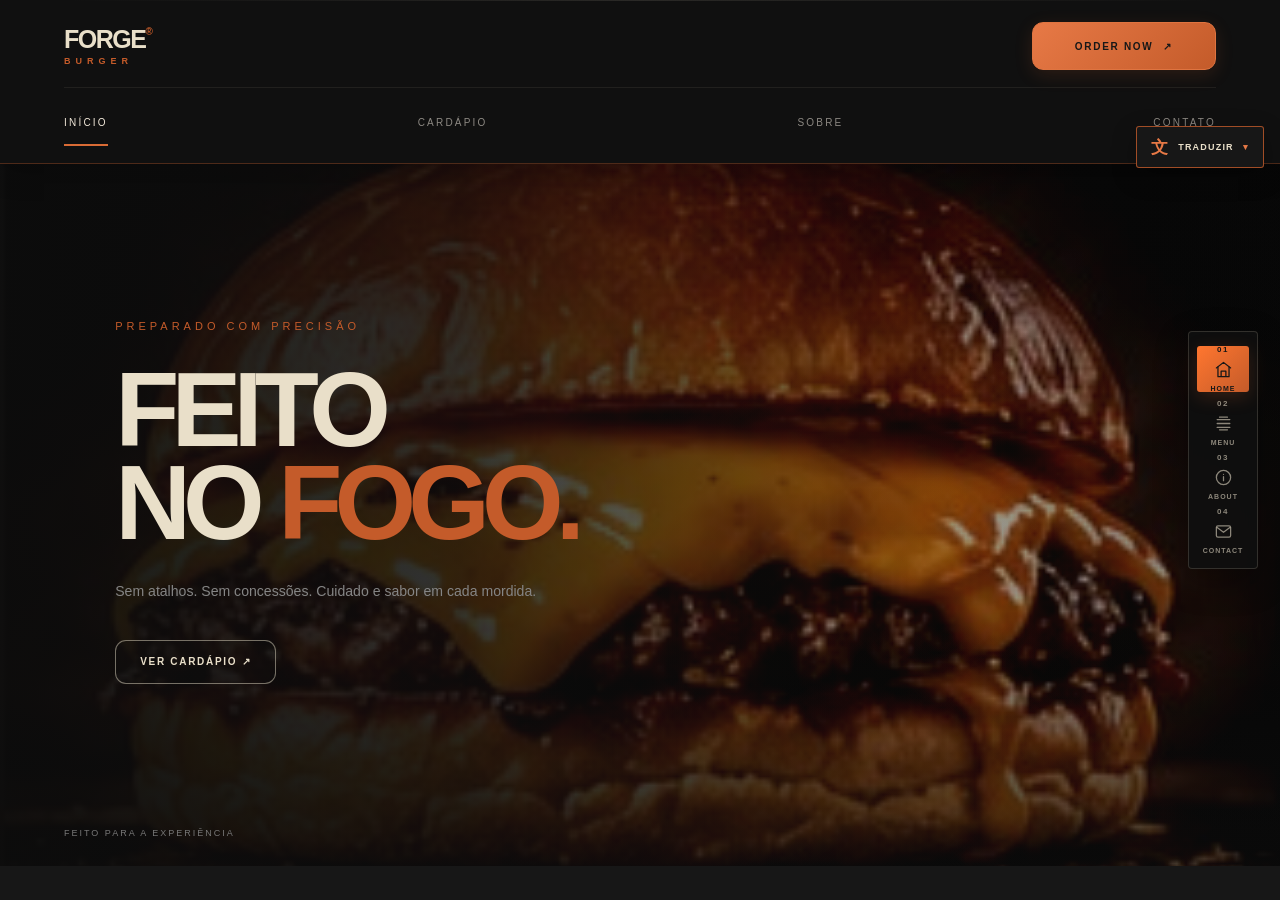
==== index.html @ e114aef1 "Traduzir site e reformular página Sobre" ====
<!DOCTYPE html>
<html lang="pt-BR">
<head>
    <meta charset="UTF-8">
    <meta name="viewport" content="width=device-width, initial-scale=1.0">
    <meta name="theme-color" content="#171717">
    <meta name="description" content="Hambúrgueres FORGE: conheça nossa proposta, o cardápio e faça seu pedido.">
<title>FORGE BURGER — Feito com precisão</title>
    <link rel="stylesheet" href="css/style.css?v=20261124d">
    <link rel="stylesheet" href="css/responsive.css?v=20261123l">
</head>
<body>

    <header class="header">
        <a href="index.html" class="logo">
            FORGE<span>®</span>
            <small>BURGER</small>
        </a>

        <nav class="nav" aria-label="Navegação principal">
            <a href="index.html" aria-current="page">INÍCIO</a>
            <a href="menu.html">CARDÁPIO</a>
            <a href="about.html">SOBRE</a>
            <a href="contact.html">CONTATO</a>
        </nav>

        <a href="menu.html" class="header-button">
            ORDER NOW <span>↗</span>
        </a>
    </header>

    
    <nav class="page-indicator" aria-label="Navegação entre páginas">
        <a href="index.html" aria-label="INÍCIO" aria-current="page">
            <span class="indicator-number">01</span>
            <span class="indicator-icon"><svg viewBox="0 0 24 24" aria-hidden="true"><path d="m3 10 9-7 9 7"/><path d="M5 9v12h14V9M9 21v-7h6v7"/></svg></span>
            <span class="indicator-label">HOME</span>
        </a>
        <a href="menu.html" aria-label="CARDÁPIO">
            <span class="indicator-number">02</span>
            <span class="indicator-icon"><svg viewBox="0 0 24 24" aria-hidden="true"><path d="M4 7h16M4 12h16M4 17h16"/><path d="M7 4h10M7 20h10"/></svg></span>
            <span class="indicator-label">MENU</span>
        </a>
        <a href="about.html" aria-label="SOBRE">
            <span class="indicator-number">03</span>
            <span class="indicator-icon"><svg viewBox="0 0 24 24" aria-hidden="true"><circle cx="12" cy="12" r="9"/><path d="M12 11v5M12 8h.01"/></svg></span>
            <span class="indicator-label">ABOUT</span>
        </a>
        <a href="contact.html" aria-label="CONTATO">
            <span class="indicator-number">04</span>
            <span class="indicator-icon"><svg viewBox="0 0 24 24" aria-hidden="true"><rect x="3" y="5" width="18" height="14" rx="2"/><path d="m4 7 8 6 8-6"/></svg></span>
            <span class="indicator-label">CONTACT</span>
        </a>
    </nav>

    <main>

        <!-- HERO -->

        <section class="hero" id="home">

            <div class="hero-content">
                <span class="eyebrow">PREPARADO COM PRECISÃO</span>

                <h1>
                    FEITO<br>
                    NO <span>FOGO.</span>
                </h1>

                <p>
                    Sem atalhos. Sem concessões.
                    Cuidado e sabor em cada mordida.
                </p>

                <a href="menu.html" class="hero-button">
                    VER CARDÁPIO ↗
                </a>
            </div>

            <div class="hero-media" aria-hidden="true">
                <video class="hero-video" autoplay muted loop playsinline preload="metadata" poster="images/the-original.jpg">
                    <source src="images/forge-home.mp4" type="video/mp4">
                </video>
            </div>

            <div class="hero-bottom">
                <span>FEITO PARA A EXPERIÊNCIA</span>
            </div>

        </section>

    </main>

    <script src="js/main.js" defer></script>
    <script src="js/translator.js?v=2" defer></script>
</body>
</html>
---- css/style.css ----
:root{--black:#171717;--panel:#1d1d1d;--orange:#c45b2a;--cream:#e9dfc9;--white:#fff;--gray:#858585}
*{margin:0;padding:0;box-sizing:border-box}
html{scroll-behavior:smooth}
body{min-height:100vh;background:var(--black);color:var(--cream);font-family:Arial,Helvetica,sans-serif;overflow-x:hidden}
a{color:inherit;text-decoration:none}
img{display:block;max-width:100%}
::selection{background:var(--orange);color:var(--white)}
.header{position:relative;z-index:30;min-height:90px;padding:0 5%;display:flex;align-items:center;justify-content:space-between;gap:28px;border-bottom:1px solid rgba(233,223,201,.12);background:#171717}
.logo{flex:0 0 auto;font-size:25px;font-weight:900;letter-spacing:-1.5px;line-height:1}
.logo span{color:var(--orange);font-size:10px;vertical-align:top}
.logo small{display:block;margin-top:5px;color:var(--orange);font-size:9px;letter-spacing:5px}
.nav{display:flex;align-items:center;justify-content:center;gap:clamp(16px,3vw,35px)}
.nav a{position:relative;padding:10px 0;color:var(--gray);font-size:10px;letter-spacing:2px;transition:color .25s}
.nav a:hover,.nav a[aria-current=page]{color:var(--cream)}
.nav a:after{position:absolute;content:"";left:0;bottom:3px;width:0;height:1px;background:var(--orange);transition:width .25s}
.nav a:hover:after,.nav a[aria-current=page]:after{width:100%}
.header-button,.hero-button{display:inline-flex;min-height:46px;align-items:center;justify-content:center;gap:10px;padding:0 23px;border:1px solid var(--orange);border-radius:999px;font-size:10px;font-weight:700;letter-spacing:1.4px;transition:background .25s,color .25s,box-shadow .25s,transform .25s}
.header-button{flex:0 0 auto;background:var(--orange);color:var(--black)}
.header-button:hover{background:#df7440;box-shadow:0 8px 22px rgba(196,91,42,.22);transform:translateY(-2px)}
.hero{position:relative;display:flex;min-height:650px;height:calc(100svh - 90px);max-height:850px;align-items:center;overflow:hidden;padding:60px 10% 90px;background:radial-gradient(ellipse at 80% 50%,rgba(196,91,42,.15),transparent 40%),#171717}
.hero-content{position:relative;z-index:2;max-width:100%}
.eyebrow{color:var(--orange);font-size:11px;letter-spacing:4px}
.hero h1{margin:30px 0;font-size:clamp(64px,10.5vw,142px);font-weight:900;line-height:.88;letter-spacing:-.075em;overflow-wrap:normal}
.hero h1 span{color:var(--orange)}
.hero-content p{max-width:540px;margin-bottom:35px;color:var(--gray);font-size:14px;line-height:1.8}
.hero-button{background:rgba(196,91,42,.06);color:var(--cream)}
.hero-button:hover{background:var(--orange);color:var(--white);box-shadow:0 0 24px rgba(196,91,42,.3);transform:translateY(-2px)}
.hero-bottom{position:absolute;right:5%;bottom:28px;left:5%;display:flex;justify-content:space-between;gap:20px;color:#777;font-size:9px;letter-spacing:2px}
.forge-page-hero .hero-content{width:100%;max-width:1000px}
.forge-page-hero h1{max-width:100%;font-size:clamp(58px,9vw,122px)}
/* Menu */
.menu-section{min-height:calc(100vh - 90px);padding:100px 10%;background:var(--panel)}
.menu-heading{margin-bottom:58px}
.menu-heading h1{margin:25px 0;font-size:clamp(55px,8vw,100px);font-weight:900;line-height:.9;letter-spacing:-.065em}
.menu-heading h1 span{color:var(--orange)}
.menu-heading p{margin-top:20px;color:var(--gray);font-size:14px}
.menu-grid{display:grid;grid-template-columns:repeat(2,minmax(0,1fr));gap:1px;border:1px solid rgba(233,223,201,.15);background:rgba(233,223,201,.15)}
.menu-card{position:relative;min-width:0;overflow:hidden;padding:0 0 30px;background:var(--panel);transition:background .3s}
.menu-card:hover{background:#25211f}
.menu-card img{width:100%;height:260px;object-fit:cover;transition:transform .5s}
.menu-card:hover img{transform:scale(1.035)}
.menu-number{display:block;margin:0 30px 20px;color:var(--orange);font-size:11px;letter-spacing:3px}
.menu-info{padding:0 30px}
.menu-info h2{margin-bottom:12px;color:var(--cream);font-size:22px;letter-spacing:1px}
.menu-info p{max-width:350px;margin-bottom:20px;color:var(--gray);font-size:13px;line-height:1.7}
.menu-info strong{color:var(--orange);font-size:18px;letter-spacing:1px}
.menu-footer{position:relative;min-height:70px;padding:25px 5%;color:#777;font-size:9px;letter-spacing:2px}
/* Numbered page navigation */
.page-indicator{position:fixed;z-index:40;top:50%;right:22px;display:flex;flex-direction:column;align-items:stretch;gap:8px;width:76px;padding:12px 9px;transform:translateY(-50%);border:1px solid rgba(233,223,201,.2);border-radius:22px;background:rgba(18,18,18,.9);-webkit-backdrop-filter:blur(14px);backdrop-filter:blur(14px);box-shadow:0 12px 34px rgba(0,0,0,.3)}
.page-indicator a{display:flex;width:100%;min-height:58px;flex-direction:column;align-items:center;justify-content:center;gap:5px;border-radius:14px;color:rgba(233,223,201,.58);transition:color .25s,background .25s,transform .25s}
.indicator-number{font-size:8px;line-height:1;letter-spacing:1.5px;font-weight:700}
.indicator-icon{display:grid;width:21px;height:21px;place-items:center}
.indicator-icon svg{display:block;width:19px;height:19px;fill:none;stroke:currentColor;stroke-width:1.6;stroke-linecap:round;stroke-linejoin:round}
.indicator-label{font-size:7px;line-height:1;letter-spacing:1px;font-weight:700}
.page-indicator a:hover{color:var(--cream);background:rgba(233,223,201,.08);transform:translateY(-2px)}
.page-indicator a[aria-current=page]{color:#171717;background:var(--orange);box-shadow:0 0 18px rgba(196,91,42,.28)}
.page-indicator a[aria-current=page] .indicator-number,.page-indicator a[aria-current=page] .indicator-label{color:#171717}
body{opacity:1;transition:opacity .2s ease}
body.page-leaving{opacity:0}
a:focus-visible{outline:2px solid var(--orange);outline-offset:4px}
@media(prefers-reduced-motion:reduce){*,*:before,*:after{scroll-behavior:auto!important;animation-duration:.01ms!important;transition-duration:.01ms!important}}


/* Footer alignment and readable separation */
.menu-footer{position:relative;display:flex;align-items:center;justify-content:space-between;gap:18px;flex-wrap:wrap;min-height:82px;padding:25px 5%;color:#858585;font-size:9px;letter-spacing:1.6px}


/* Shopping cart and product actions */
.add-to-cart{display:flex;align-items:center;justify-content:space-between;width:100%;min-height:44px;margin-top:22px;padding:0 15px;border:1px solid rgba(196,91,42,.65);background:transparent;color:var(--cream);font-size:9px;font-weight:700;letter-spacing:1.5px;cursor:pointer;transition:background .2s,color .2s,border-color .2s}
.add-to-cart span{font-size:18px;color:var(--orange)}
.add-to-cart:hover{background:var(--orange);border-color:var(--orange);color:#171717}
.add-to-cart:hover span{color:#171717}
.cart-launcher{position:fixed;z-index:45;right:24px;bottom:24px;display:flex;align-items:center;gap:10px;min-height:54px;padding:0 18px;border:1px solid var(--orange);border-radius:999px;background:var(--orange);color:#171717;font-size:10px;font-weight:900;letter-spacing:1px;cursor:pointer;box-shadow:0 10px 30px rgba(0,0,0,.35)}
.cart-symbol:after{content:" / ORDER"}
.cart-count{display:grid;min-width:22px;height:22px;place-items:center;border-radius:50%;background:#171717;color:var(--cream);font-size:10px}
.cart-count[hidden]{display:none}
.cart-panel{position:fixed;z-index:100;inset:0;visibility:hidden;pointer-events:none}
.cart-panel.is-open{visibility:visible;pointer-events:auto}
.cart-backdrop{position:absolute;inset:0;background:rgba(0,0,0,.68);opacity:0;transition:opacity .25s}
.cart-panel.is-open .cart-backdrop{opacity:1}
.cart-sheet{position:absolute;top:0;right:0;display:flex;width:min(480px,100%);height:100%;height:100dvh;flex-direction:column;padding:clamp(22px,5vw,38px);background:#1b1b1b;border-left:1px solid rgba(233,223,201,.15);transform:translateX(102%);transition:transform .3s ease;overflow-y:auto}
.cart-panel.is-open .cart-sheet{transform:translateX(0)}
.cart-head{display:flex;align-items:flex-start;justify-content:space-between;gap:20px;padding-bottom:26px;border-bottom:1px solid rgba(233,223,201,.15)}
.cart-head h2{margin-top:10px;font-size:clamp(30px,7vw,42px);letter-spacing:-1.8px}
.cart-head h2 span{color:var(--orange)}
.cart-close{width:42px;height:42px;border:1px solid rgba(233,223,201,.25);border-radius:50%;background:transparent;color:var(--cream);font-size:26px;cursor:pointer}
.cart-items{flex:1;padding:12px 0}
.cart-empty{padding:32px 0;color:var(--gray);font-size:13px;line-height:1.7}
.cart-line{display:grid;grid-template-columns:1fr auto;gap:12px;padding:20px 0;border-bottom:1px solid rgba(233,223,201,.1)}
.cart-line-copy{display:flex;flex-direction:column;gap:7px}
.cart-line-copy strong{font-size:13px;letter-spacing:.7px}
.cart-line-copy span{color:var(--gray);font-size:11px}
.cart-controls{display:flex;align-items:center;gap:12px}
.cart-controls button{width:30px;height:30px;border:1px solid rgba(233,223,201,.25);border-radius:50%;background:transparent;color:var(--cream);font-size:18px;cursor:pointer}
.cart-controls span{min-width:12px;text-align:center;font-size:12px}
.cart-line-total{grid-column:1/-1;color:var(--orange);font-size:13px}
.cart-summary{display:flex;justify-content:space-between;gap:15px;padding:22px 0;border-top:1px solid rgba(233,223,201,.18);font-size:10px;letter-spacing:1.5px}
.cart-summary strong{color:var(--orange);font-size:18px;letter-spacing:0}
.cart-note{margin-bottom:18px;color:var(--gray);font-size:11px;line-height:1.6}
.cart-checkout{min-height:52px;border:0;background:#39332f;color:#999;font-size:10px;font-weight:800;letter-spacing:1.4px;cursor:not-allowed}
.cart-toast{position:fixed;z-index:110;right:24px;bottom:92px;max-width:calc(100% - 48px);padding:13px 18px;border:1px solid rgba(196,91,42,.7);background:#1b1b1b;color:var(--cream);font-size:10px;letter-spacing:1px;opacity:0;transform:translateY(8px);pointer-events:none;transition:opacity .2s,transform .2s}
.cart-toast.is-visible{opacity:1;transform:translateY(0)}
body.cart-is-open{overflow:hidden}
@media(max-width:768px){.cart-launcher{right:14px;bottom:78px;min-height:48px;padding:0 15px}.cart-toast{right:14px;bottom:136px}.cart-sheet{width:100%;border-left:0}}


/* Guest checkout form */
.checkout-form{display:grid;gap:14px;padding:26px 0 8px;border-top:1px solid rgba(233,223,201,.15)}
.checkout-form h3{font-size:22px;letter-spacing:-.8px}.checkout-form h3 span{color:var(--orange)}
.checkout-form label{display:grid;gap:7px;color:#aaa;font-size:9px;font-weight:700;letter-spacing:1.2px}
.checkout-form input,.checkout-form select,.checkout-form textarea{width:100%;min-height:44px;padding:12px;border:1px solid rgba(233,223,201,.2);border-radius:0;background:#242424;color:var(--cream);font:inherit;font-size:12px;letter-spacing:0;outline:none}
.checkout-form textarea{resize:vertical}.checkout-form input:focus,.checkout-form select:focus,.checkout-form textarea:focus{border-color:var(--orange)}
.checkout-form [hidden]{display:none!important}
.checkout-message{min-height:18px;color:#f2a17d;font-size:11px;line-height:1.5}
.cart-checkout:enabled{background:var(--orange);color:#171717;cursor:pointer}
.cart-checkout:disabled{opacity:.65;cursor:wait}


/* FORGE custom cursor — vivid orange with high-contrast outline */
:root{
  --forge-cursor: url("data:image/svg+xml,%3Csvg xmlns='http://www.w3.org/2000/svg' width='48' height='56' viewBox='0 0 48 56'%3E%3Cpath d='M5 3 L5 43 L15 33 L23 50 L31 46 L23 29 L39 28 Z' fill='%23ff641f' stroke='%23ffffff' stroke-width='2.8' stroke-linejoin='round'/%3E%3C/svg%3E") 5 3, auto;
  --forge-pointer: url("data:image/svg+xml,%3Csvg xmlns='http://www.w3.org/2000/svg' width='48' height='56' viewBox='0 0 48 56'%3E%3Cpath d='M5 3 L5 43 L15 33 L23 50 L31 46 L23 29 L39 28 Z' fill='%23ff641f' stroke='%23ffffff' stroke-width='2.8' stroke-linejoin='round'/%3E%3C/svg%3E") 5 3, pointer;
}
html,body,body *{cursor:var(--forge-cursor)}
a,button,[role="button"],input[type="submit"],input[type="button"],select,label[for],.add-to-cart,.cart-launcher,.cart-close,.cart-controls button{cursor:var(--forge-pointer)}
@media(hover:none){
  html,body,body *{cursor:auto}
  a,button,[role="button"],input[type="submit"],input[type="button"],select,label[for],.add-to-cart,.cart-launcher,.cart-close,.cart-controls button{cursor:pointer}
}


/* Cinematic HOME video */
.hero{isolation:isolate;background:#101010}
.hero-media{position:absolute;z-index:0;inset:0;overflow:hidden;background:radial-gradient(ellipse at 78% 50%,rgba(196,91,42,.18),transparent 42%),#111}
.hero-video{width:100%;height:100%;object-fit:cover;object-position:center 54%;opacity:.72;filter:saturate(.92) contrast(1.08)}
.hero-media:after{position:absolute;inset:0;content:"";background:linear-gradient(90deg,rgba(12,12,12,.94) 0%,rgba(12,12,12,.78) 36%,rgba(12,12,12,.22) 75%,rgba(12,12,12,.34) 100%),linear-gradient(0deg,rgba(12,12,12,.58),transparent 35%,rgba(12,12,12,.12))}
.hero-content{z-index:2}
.hero-bottom{z-index:2}
@media(prefers-reduced-motion:reduce){.hero-video{display:none}}


/* FORGE visual refinement — sharper calls to action and page rail */
.header-button,.hero-button{
  position:relative;
  min-height:48px;
  padding:0 24px;
  border-radius:2px;
  font-size:10px;
  letter-spacing:1.7px;
  overflow:hidden;
}
.header-button{
  background:var(--orange);
  color:#171717;
  box-shadow:inset 0 0 0 1px rgba(255,255,255,.08);
}
.header-button:hover{
  background:#e16b35;
  box-shadow:0 8px 26px rgba(196,91,42,.24);
  transform:translateY(-2px);
}
.hero-button{
  border-color:rgba(233,223,201,.48);
  background:rgba(18,18,18,.24);
  color:var(--cream);
}
.hero-button:hover{
  border-color:var(--orange);
  background:var(--orange);
  color:#171717;
  box-shadow:0 8px 26px rgba(196,91,42,.22);
  transform:translateY(-2px);
}
.header-button span,.hero-button span{transition:transform .2s ease}
.header-button:hover span,.hero-button:hover span{transform:translate(3px,-2px)}
.page-indicator{
  width:70px;
  padding:14px 8px;
  border-color:rgba(233,223,201,.16);
  border-radius:4px;
  background:rgba(15,15,15,.94);
}
.page-indicator a{
  position:relative;
  min-height:62px;
  border-radius:3px;
}
.page-indicator a[aria-current=page]{
  background:linear-gradient(135deg,#ff762f,var(--orange));
  box-shadow:0 5px 18px rgba(196,91,42,.22);
}
.page-indicator a[aria-current=page] .indicator-icon svg{stroke:#171717}
.page-indicator a:focus-visible,.header-button:focus-visible,.hero-button:focus-visible{
  outline:2px solid #fff;
  outline-offset:3px;
}
@media(max-width:900px){
  .page-indicator{
    width:min(360px,calc(100% - 28px));
    padding:7px 9px;
    border-radius:5px;
  }
  .page-indicator a{min-height:50px;border-radius:3px}
}
@media(max-width:768px){
  .header-button,.hero-button{min-height:44px;padding:0 17px;font-size:9px}
}


/* Menu cards — consistent editorial product presentation */
.menu-grid{gap:1px;border-color:rgba(233,223,201,.12);background:rgba(233,223,201,.12)}
.menu-card{display:flex;flex-direction:column;padding:0 0 26px;background:#1b1b1b}
.menu-card img{
  width:100%;
  height:clamp(240px,28vw,340px);
  object-fit:cover;
  object-position:center;
  background:#111;
}
.menu-card:hover img{transform:scale(1.025)}
.menu-number{
  position:absolute;
  top:16px;
  left:16px;
  z-index:2;
  display:grid;
  width:38px;
  height:38px;
  place-items:center;
  margin:0;
  border:1px solid rgba(233,223,201,.35);
  background:rgba(17,17,17,.82);
  color:var(--cream);
  font-size:10px;
  letter-spacing:1px;
  -webkit-backdrop-filter:blur(8px);
  backdrop-filter:blur(8px);
}
.menu-info{display:flex;flex:1;flex-direction:column;padding:24px 26px 0}
.menu-info h2{font-size:20px;letter-spacing:1.4px}
.menu-info p{min-height:44px;margin-bottom:22px;line-height:1.75}
.menu-info strong{display:block;margin-top:auto;padding-top:17px;border-top:1px solid rgba(233,223,201,.12)}
.add-to-cart{min-height:48px;margin-top:18px;padding:0 16px;border-color:rgba(196,91,42,.55);letter-spacing:1.7px}
.add-to-cart:disabled{border-color:#51463d;background:#282522;color:#777;cursor:not-allowed}
.add-to-cart:disabled span{color:#777}
.menu-card:hover .menu-info h2{color:#fff}
@media(max-width:768px){
  .menu-card img{height:clamp(220px,62vw,310px)}
  .menu-info{padding:20px 18px 0}
  .menu-info p{min-height:0}
}

/* Cart refinements */
.cart-launcher{
  min-height:56px;
  padding:0 20px;
  border:1px solid #e77946;
  border-radius:3px;
  background:linear-gradient(135deg,#e77946,var(--orange));
  box-shadow:0 12px 34px rgba(0,0,0,.42);
  transition:transform .2s,box-shadow .2s;
}
.cart-launcher:hover{transform:translateY(-3px);box-shadow:0 15px 38px rgba(196,91,42,.2)}
.cart-count{background:#171717;color:#fff}
.cart-sheet{border-left:1px solid rgba(233,223,201,.13);background:#191919}
.cart-line{padding:18px 0;border-bottom:1px solid rgba(233,223,201,.12)}
.cart-controls button{transition:background .18s,border-color .18s,color .18s}
.cart-controls button:hover{border-color:var(--orange);background:var(--orange);color:#171717}
.cart-summary{margin-top:8px}
.checkout-form{gap:13px}
.checkout-form input:focus-visible,.checkout-form select:focus-visible,.checkout-form textarea:focus-visible{
  outline:2px solid rgba(196,91,42,.45);
  outline-offset:1px;
}
.cart-checkout:enabled{
  min-height:54px;
  background:var(--orange);
  color:#171717;
  transition:background .2s,transform .2s;
}
.cart-checkout:enabled:hover{background:#e77946;transform:translateY(-1px)}
@media(max-width:768px){
  .cart-launcher{right:14px;bottom:76px;min-height:50px}
}


/* FORGE header — unified premium two-row navigation */
.header{
  display:grid;
  grid-template-columns:minmax(0,1fr) auto;
  grid-template-rows:auto auto;
  align-items:center;
  column-gap:28px;
  row-gap:17px;
  min-height:0;
  padding:22px 5% 17px;
  border:0;
  border-bottom:1px solid rgba(196,91,42,.34);
  background:#101010;
  box-shadow:0 8px 28px rgba(0,0,0,.2);
}
.header:before{
  position:absolute;
  top:0;
  right:5%;
  left:5%;
  height:1px;
  content:"";
  background:linear-gradient(90deg,transparent,rgba(233,223,201,.12),transparent);
}
.header .logo{grid-column:1;grid-row:1;align-self:center}
.header .header-button{grid-column:2;grid-row:1;min-width:184px;min-height:48px}
.header .nav{
  grid-column:1/-1;
  grid-row:2;
  display:flex;
  width:100%;
  justify-content:space-between;
  gap:24px;
  padding-top:14px;
  border-top:1px solid rgba(233,223,201,.075);
}
.header .nav a{
  padding:5px 0 8px;
  color:#8d8983;
  font-size:10px;
  letter-spacing:2.2px;
}
.header .nav a:hover,.header .nav a[aria-current=page]{color:#f0e7d8}
.header .nav a:after{bottom:0;height:2px;background:#d96b35}
.header .header-button{
  border:1px solid #df7440;
  background:linear-gradient(135deg,#e77946,#c45b2a);
  color:#171717;
  box-shadow:0 5px 18px rgba(196,91,42,.16);
}
.header .header-button:hover{background:#ed8450;box-shadow:0 8px 24px rgba(196,91,42,.24)}
@media(max-width:768px){
  .header{
    grid-template-columns:minmax(0,1fr) auto;
    grid-template-rows:auto auto;
    row-gap:12px;
    padding:15px 5% 12px;
    border-bottom-color:rgba(196,91,42,.3);
  }
  .header .nav{
    grid-column:1/-1;
    grid-row:2;
    padding-top:10px;
    border-top-color:rgba(233,223,201,.08);
  }
  .header .header-button{min-width:0;min-height:40px}
}


/* Unified FORGE button language — rounded edges and tactile press feedback */
:root{--forge-button-radius:11px;--forge-button-ease:cubic-bezier(.2,.75,.25,1)}
.header .header-button,.hero-button,.add-to-cart,.cart-launcher,.cart-checkout,
.admin-btn,.track-button,.contact-button,button[type="submit"],input[type="submit"],input[type="button"]{
  border-radius:var(--forge-button-radius);
  transition:background-color .2s var(--forge-button-ease),border-color .2s var(--forge-button-ease),
    color .2s var(--forge-button-ease),box-shadow .2s var(--forge-button-ease),
    transform .16s var(--forge-button-ease),filter .2s var(--forge-button-ease);
  -webkit-tap-highlight-color:transparent;
}
.header .header-button,.hero-button,.add-to-cart,.cart-launcher,.cart-checkout,
.admin-btn,button[type="submit"],input[type="submit"],input[type="button"]{
  overflow:hidden;
}
.header .header-button:active,.hero-button:active,.add-to-cart:active,
.cart-launcher:active,.cart-close:active,.cart-controls button:active,
.cart-checkout:enabled:active,.admin-btn:not(:disabled):active,
button[type="submit"]:not(:disabled):active,input[type="submit"]:not(:disabled):active,
input[type="button"]:not(:disabled):active{
  transform:translateY(1px) scale(.97);
  filter:brightness(.91);
  box-shadow:inset 0 2px 5px rgba(0,0,0,.22);
}
.add-to-cart,.cart-checkout,.admin-btn{border-radius:10px}
.cart-launcher{border-radius:12px}
.cart-close,.cart-controls button{transition:background .18s,border-color .18s,color .18s,transform .16s}
.cart-close:active,.cart-controls button:active{transform:scale(.92)}
.header .header-button:focus-visible,.hero-button:focus-visible,.add-to-cart:focus-visible,
.cart-launcher:focus-visible,.cart-close:focus-visible,.cart-checkout:focus-visible,
.admin-btn:focus-visible,button[type="submit"]:focus-visible,input[type="submit"]:focus-visible{
  outline:2px solid #f2a17d;outline-offset:3px;
}
:disabled{cursor:not-allowed}
@media(prefers-reduced-motion:reduce){
 .header .header-button,.hero-button,.add-to-cart,.cart-launcher,.cart-checkout,.admin-btn,
 button[type="submit"],input[type="submit"],input[type="button"]{transition:none}
}


/* Desktop, ultrawide and television presentation */
@media(min-width:1200px){
  .header{padding-right:clamp(5%,calc((100vw - 1500px)/2),10%);padding-left:clamp(5%,calc((100vw - 1500px)/2),10%)}
  .hero{min-height:680px;height:min(78svh,980px);max-height:980px;padding-right:clamp(9%,calc((100vw - 1500px)/2),15%);padding-left:clamp(9%,calc((100vw - 1500px)/2),15%)}
  .hero-content{max-width:min(58vw,850px)}
  .hero h1{font-size:clamp(100px,8.2vw,154px)}
  .hero-content p{font-size:clamp(14px,1.1vw,18px);max-width:620px}
  .hero-media{inset:0;display:flex;align-items:center;justify-content:center}
  .hero-video{display:block;width:100%;height:100%;object-fit:cover;object-position:center center}
}
@media(min-width:1600px) and (min-aspect-ratio:2/1){
  .hero{height:min(72svh,960px);min-height:640px}
  .hero-video{object-position:center 48%}
}
@media(min-width:1200px) and (max-aspect-ratio:4/3){
  .hero{height:76svh;min-height:640px}
  .hero-video{object-position:58% center}
}
/* Remote-control navigation: visible focus is the TV equivalent of hover */
:where(a,button,input,select,textarea,[tabindex]):focus-visible{
  outline:3px solid #f0783e;
  outline-offset:5px;
  box-shadow:0 0 0 7px rgba(240,120,62,.18),0 0 24px rgba(240,120,62,.28);
}
@media(min-width:1200px){
  .nav a,.page-indicator a,.header-button,.hero-button,.add-to-cart,.cart-launcher{
    min-height:44px;
  }
  .nav a{display:inline-flex;align-items:center}
}


/* Multilingual language switcher */
.forge-translator{position:fixed;z-index:160;top:16px;right:16px;font-family:Arial,Helvetica,sans-serif}.forge-translate-trigger{display:flex;align-items:center;gap:9px;min-height:42px;padding:0 14px;border:1px solid rgba(196,91,42,.8);border-radius:3px;background:#171717;color:#e9dfc9;font-size:9px;font-weight:800;letter-spacing:1.2px;cursor:pointer;box-shadow:0 8px 24px rgba(0,0,0,.3)}.forge-translate-trigger>span:first-child{font-size:17px;color:#e77946}.forge-translate-chevron{color:#e77946}.forge-language-menu{position:absolute;top:50px;right:0;width:min(270px,calc(100vw - 28px));padding:14px;border:1px solid rgba(196,91,42,.45);background:#191919;box-shadow:0 16px 38px rgba(0,0,0,.5)}.forge-language-menu[hidden]{display:none}.forge-language-menu>p{margin:2px 4px 10px;color:#c45b2a;font-size:9px;font-weight:800;letter-spacing:1.7px}.forge-language-options{display:grid;gap:4px}.forge-language-option,.forge-language-reset{display:flex;width:100%;align-items:center;gap:11px;min-height:40px;padding:0 10px;border:1px solid transparent;background:transparent;color:#e9dfc9;text-align:left;font-size:12px;cursor:pointer}.forge-language-option:hover,.forge-language-option:focus-visible,.forge-language-reset:hover{border-color:rgba(196,91,42,.55);background:#26211e;outline:none}.forge-language-flag{width:23px;font-size:17px}.forge-language-reset{margin-top:8px;border-top:1px solid rgba(233,223,201,.13);color:#aaa;font-size:10px}#google_translate_element{position:absolute!important;width:1px!important;height:1px!important;overflow:hidden!important;clip-path:inset(50%)!important}.goog-te-banner-frame,.goog-te-balloon-frame{display:none!important}body{top:0!important}@media(max-width:768px){.forge-translator{top:10px;right:10px}.forge-translate-trigger{min-height:38px;padding:0 10px;font-size:8px}.forge-language-menu{top:45px}}
/* Keep the translator clear of the header controls */
.forge-translator{top:112px;right:16px}
@media(min-width:769px){.forge-translator{top:126px}}


/* MENU — editorial redesign, preserving product/cart hooks */
.menu-section{
  position:relative;
  min-height:calc(100vh - 90px);
  padding:clamp(72px,8vw,116px) clamp(6%,calc((100vw - 1320px)/2),12%) 112px;
  overflow:hidden;
  background:
    radial-gradient(ellipse at 88% 5%,rgba(196,91,42,.105),transparent 30%),
    linear-gradient(180deg,#1b1b1b 0%,#151515 100%);
}
.menu-section:before{
  position:absolute;top:0;left:0;width:100%;height:1px;content:"";
  background:linear-gradient(90deg,transparent,rgba(233,223,201,.18),transparent);
}
.menu-heading{
  display:flex;align-items:flex-end;justify-content:space-between;gap:32px;
  max-width:1320px;margin:0 auto clamp(38px,5vw,66px);
}
.menu-heading-copy{min-width:0}
.menu-heading .eyebrow{font-size:10px;letter-spacing:3.2px}
.menu-heading h1{
  margin:22px 0 18px;color:#f1e8d9;
  font-size:clamp(58px,8.5vw,112px);font-weight:900;line-height:.84;letter-spacing:-.078em;
}
.menu-heading h1 .accent{color:var(--orange)}
.menu-heading p{margin:0;color:#aaa49a;font-size:14px;line-height:1.8;letter-spacing:.15px}
.menu-heading-mark{
  display:flex;flex:0 0 auto;align-items:center;gap:13px;
  margin-bottom:5px;padding:13px 16px;border:1px solid rgba(233,223,201,.18);
  border-radius:10px;background:rgba(255,255,255,.025);
}
.menu-heading-mark-number{color:var(--orange);font-size:34px;font-weight:900;line-height:1;letter-spacing:-2px}
.menu-heading-mark-label{color:#aaa49a;font-size:8px;font-weight:800;line-height:1.5;letter-spacing:1.5px}
.menu-grid{
  display:grid;grid-template-columns:repeat(2,minmax(0,1fr));gap:22px;
  max-width:1320px;margin:0 auto;border:0;background:transparent;
}
.menu-card{
  display:flex;min-width:0;flex-direction:column;overflow:hidden;padding:0;
  border:1px solid rgba(233,223,201,.13);border-radius:14px;
  background:linear-gradient(145deg,#242321 0%,#1b1b1b 72%);
  box-shadow:0 14px 36px rgba(0,0,0,.16);
  transition:transform .3s ease,border-color .3s ease,box-shadow .3s ease,background .3s ease;
}
.menu-card:hover{
  transform:translateY(-5px);border-color:rgba(196,91,42,.52);
  background:linear-gradient(145deg,#292522 0%,#1d1b1a 72%);
  box-shadow:0 22px 48px rgba(0,0,0,.3),0 0 24px rgba(196,91,42,.06);
}
.menu-card img{
  width:100%;height:clamp(230px,27vw,360px);object-fit:cover;
  border-bottom:1px solid rgba(233,223,201,.1);
  transition:transform .65s cubic-bezier(.2,.7,.2,1),filter .4s ease;
}
.menu-card:hover img{transform:scale(1.045);filter:saturate(1.06)}
.menu-number{
  position:absolute;top:17px;left:17px;z-index:2;display:grid;min-width:42px;height:34px;
  place-items:center;margin:0;padding:0 10px;border:1px solid rgba(255,255,255,.2);
  border-radius:7px;background:rgba(16,16,16,.78);color:#f0e7d8;
  font-size:10px;font-weight:800;letter-spacing:1.5px;
  -webkit-backdrop-filter:blur(10px);backdrop-filter:blur(10px);
}
.menu-info{display:flex;flex:1;flex-direction:column;padding:25px 27px 27px}
.menu-info h2{margin:0 0 11px;color:#f0e7d8;font-size:clamp(18px,2vw,23px);font-weight:900;letter-spacing:1.15px}
.menu-info p{max-width:440px;min-height:46px;margin:0 0 20px;color:#aaa49a;font-size:13px;line-height:1.75}
.menu-info strong{
  display:block;margin-top:auto;padding-top:17px;border-top:1px solid rgba(233,223,201,.12);
  color:#e77946;font-size:21px;font-weight:800;letter-spacing:.2px;
}
.add-to-cart{
  min-height:50px;margin-top:17px;padding:0 17px;border:1px solid rgba(196,91,42,.58);
  border-radius:9px;background:rgba(196,91,42,.07);color:#eee3d2;
  font-size:9px;font-weight:800;letter-spacing:1.4px;
}
.add-to-cart span{font-size:20px;color:#e77946}
.add-to-cart:hover{background:#d96b35;border-color:#d96b35;color:#171717}
.add-to-cart:hover span{color:#171717}
.add-to-cart:disabled{border-color:#51463d;background:#282522;color:#777}
.menu-footer{max-width:1320px;margin:0 auto;border-top:1px solid rgba(233,223,201,.1)}
@media(max-width:768px){
  .menu-section{padding:66px 6% 104px}
  .menu-heading{align-items:flex-start;gap:14px;margin-bottom:34px}
  .menu-heading .eyebrow{font-size:8px;letter-spacing:2px}
  .menu-heading h1{margin:19px 0 14px;font-size:clamp(48px,12vw,76px);line-height:.88}
  .menu-heading p{max-width:270px;font-size:12px}
  .menu-heading-mark{gap:8px;margin-top:27px;padding:9px 10px}
  .menu-heading-mark-number{font-size:25px}
  .menu-heading-mark-label{font-size:6px;letter-spacing:1px}
  .menu-grid{grid-template-columns:1fr;gap:17px}
  .menu-card{border-radius:12px}
  .menu-card img{height:clamp(210px,58vw,330px)}
  .menu-number{top:13px;left:13px;min-width:38px;height:30px}
  .menu-info{padding:20px 19px 21px}
  .menu-info h2{font-size:19px}
  .menu-info p{min-height:0;margin-bottom:17px;font-size:12px}
  .menu-info strong{padding-top:14px;font-size:19px}
  .add-to-cart{min-height:48px;margin-top:15px}
}
@media(max-width:380px){
  .menu-heading{gap:8px}
  .menu-heading-mark{padding:8px}
  .menu-heading-mark-number{font-size:22px}
  .menu-heading-mark-label{font-size:5px}
  .menu-heading h1{font-size:clamp(43px,11.5vw,52px)}
}
@media(prefers-reduced-motion:reduce){
  .menu-card,.menu-card img{transition:none}
}
---- css/responsive.css ----
/* FORGE BURGER — responsive system */
@media(max-width:1024px){
  .header{gap:18px;padding-right:4%;padding-left:4%}
  .nav{gap:18px}
  .nav a{font-size:9px;letter-spacing:1.4px}
  .hero{padding-right:9%;padding-left:8%}
  .menu-section{padding-right:7%;padding-left:7%}
}
@media(max-width:900px){
  .page-indicator{top:auto;right:50%;bottom:12px;left:auto;width:min(340px,calc(100% - 28px));padding:7px 9px;transform:translateX(50%);flex-direction:row;justify-content:space-around;gap:4px;border-radius:18px;background:rgba(18,18,18,.96);box-shadow:0 8px 28px rgba(0,0,0,.45)}
  .page-indicator a{min-height:50px;flex:1;gap:3px;border-radius:12px}
  .indicator-number{font-size:7px}.indicator-icon{width:18px;height:18px}.indicator-icon svg{width:17px;height:17px}.indicator-label{font-size:6px;letter-spacing:.5px}
}
@media(max-width:768px){
  .header{min-height:108px;height:auto;padding:13px 5% 11px;display:grid;grid-template-columns:1fr auto;row-gap:12px}
  .logo{font-size:21px}
  .header-button{min-height:39px;padding:0 13px;font-size:8px;white-space:nowrap}
  .nav{grid-column:1/-1;order:3;display:flex;width:100%;justify-content:space-between;gap:8px;padding-top:9px;border-top:1px solid rgba(233,223,201,.09)}
  .nav a{padding:5px 0;font-size:8px;letter-spacing:1px}
  .hero{min-height:590px;height:calc(100svh - 108px);max-height:none;padding:50px 7% 112px;background:radial-gradient(ellipse at 78% 48%,rgba(196,91,42,.2),transparent 48%),linear-gradient(135deg,#171717 0%,#1c1917 55%,#171717 100%)}
  .hero h1{margin:24px 0;font-size:clamp(54px,13vw,88px);letter-spacing:-.07em;line-height:.92}
  .hero-content p{max-width:290px;font-size:13px}
  .forge-page-hero{padding-right:7%;padding-bottom:125px}
  .forge-page-hero h1{max-width:100%;font-size:clamp(42px,9.5vw,72px);letter-spacing:-.065em;line-height:.98;overflow-wrap:anywhere}
  .forge-page-hero .hero-content{max-width:100%;padding-right:0}
  .forge-page-hero .eyebrow{font-size:9px;letter-spacing:3px}
  .hero-bottom{bottom:86px;left:6%;right:6%;font-size:7px;letter-spacing:1.1px}
  .menu-section{padding:72px 6% 88px}
  .menu-heading{margin-bottom:38px}
  .menu-heading h1{font-size:clamp(46px,10vw,72px);letter-spacing:-.06em}
  .menu-grid{grid-template-columns:1fr}
  .menu-card img{height:clamp(190px,48vw,280px)}
  .menu-number{margin:0 18px 16px}
  .menu-info{padding:0 18px}
  .menu-info h2{font-size:19px}
  .menu-info p{font-size:12px}
  .page-indicator{top:auto;right:50%;bottom:12px;left:auto;width:min(340px,calc(100% - 28px));padding:7px 9px;transform:translateX(50%);flex-direction:row;justify-content:space-around;gap:4px;border-radius:18px;background:rgba(18,18,18,.96);box-shadow:0 8px 28px rgba(0,0,0,.45)}
  .page-indicator a{min-height:50px;flex:1;gap:3px;border-radius:12px}
  .indicator-number{font-size:7px}
  .indicator-icon{width:18px;height:18px}
  .indicator-icon svg{width:17px;height:17px}
  .indicator-label{font-size:6px;letter-spacing:.5px}
  .menu-footer{min-height:105px;padding:25px 6% 86px;display:flex;align-items:center;justify-content:space-between;gap:18px;flex-wrap:wrap}
}
@media(max-width:420px){
  .header{padding-right:4%;padding-left:4%}
  .nav a{font-size:7px;letter-spacing:.7px}
  .header-button{padding:0 10px;font-size:7px}
  .hero h1{font-size:clamp(50px,13vw,66px)}
  .forge-page-hero h1{font-size:clamp(37px,10vw,48px)}
  .hero-bottom{gap:10px;font-size:6px;letter-spacing:.7px}
  .page-indicator{width:calc(100% - 24px)}
  .menu-footer{font-size:7px;letter-spacing:1px}
}
@media(prefers-reduced-motion:reduce){
  *,*:before,*:after{scroll-behavior:auto!important;animation-duration:.01ms!important;animation-iteration-count:1!important;transition-duration:.01ms!important}
}


/* Cinematic hero crop on smaller screens */
@media(max-width:768px){
  .hero-media{inset:0}
  .hero-video{object-position:58% center;opacity:.58}
  .hero-media:after{background:linear-gradient(90deg,rgba(12,12,12,.84),rgba(12,12,12,.38)),linear-gradient(0deg,rgba(12,12,12,.62),transparent 55%)}
}


/* Large desktop and TV viewport safeguards */
@media(min-width:1200px){
  .hero-media{inset:0}
  .hero-video{max-width:none;min-width:100%;min-height:100%;object-fit:cover}
}
@media(min-width:1200px) and (max-height:700px){
  .hero{min-height:560px;height:calc(100svh - 90px);padding-top:42px;padding-bottom:76px}
  .hero h1{font-size:clamp(76px,7.5vw,118px);margin:20px 0}
  .hero-bottom{bottom:20px}
}
@media(max-width:768px){
  .hero-video{width:100%;height:100%;object-fit:cover;object-position:center center}
}
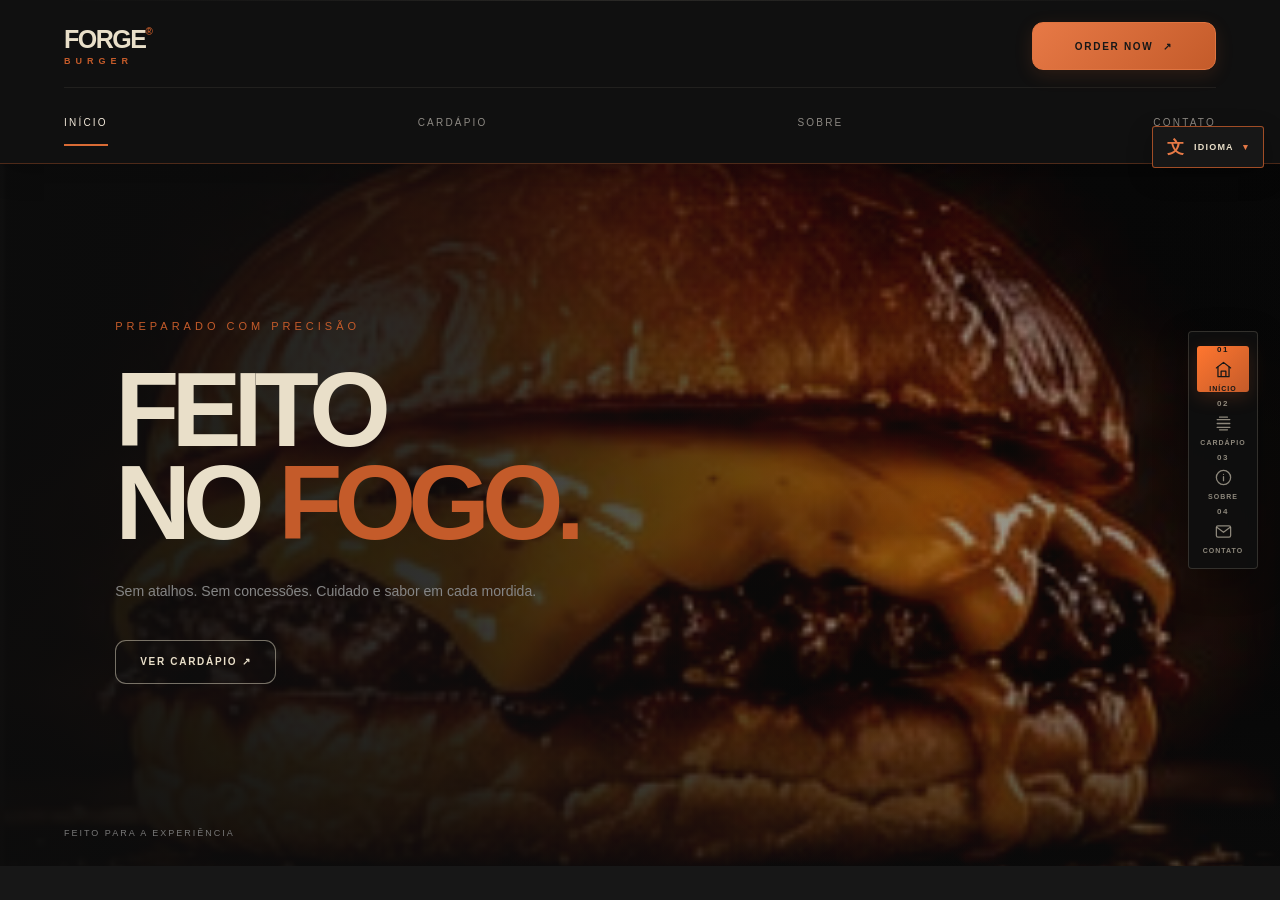
==== commit 60a6f384: "Ajustar últimos textos em português" ====
--- a/index.html
+++ b/index.html
@@ -35,22 +35,22 @@
         <a href="index.html" aria-label="INÍCIO" aria-current="page">
             <span class="indicator-number">01</span>
             <span class="indicator-icon"><svg viewBox="0 0 24 24" aria-hidden="true"><path d="m3 10 9-7 9 7"/><path d="M5 9v12h14V9M9 21v-7h6v7"/></svg></span>
-            <span class="indicator-label">HOME</span>
+            <span class="indicator-label">INÍCIO</span>
         </a>
         <a href="menu.html" aria-label="CARDÁPIO">
             <span class="indicator-number">02</span>
             <span class="indicator-icon"><svg viewBox="0 0 24 24" aria-hidden="true"><path d="M4 7h16M4 12h16M4 17h16"/><path d="M7 4h10M7 20h10"/></svg></span>
-            <span class="indicator-label">MENU</span>
+            <span class="indicator-label">CARDÁPIO</span>
         </a>
         <a href="about.html" aria-label="SOBRE">
             <span class="indicator-number">03</span>
             <span class="indicator-icon"><svg viewBox="0 0 24 24" aria-hidden="true"><circle cx="12" cy="12" r="9"/><path d="M12 11v5M12 8h.01"/></svg></span>
-            <span class="indicator-label">ABOUT</span>
+            <span class="indicator-label">SOBRE</span>
         </a>
         <a href="contact.html" aria-label="CONTATO">
             <span class="indicator-number">04</span>
             <span class="indicator-icon"><svg viewBox="0 0 24 24" aria-hidden="true"><rect x="3" y="5" width="18" height="14" rx="2"/><path d="m4 7 8 6 8-6"/></svg></span>
-            <span class="indicator-label">CONTACT</span>
+            <span class="indicator-label">CONTATO</span>
         </a>
     </nav>
 
--- a/css/style.css
+++ b/css/style.css
@@ -539,3 +539,23 @@
 @media(prefers-reduced-motion:reduce){
   .menu-card,.menu-card img{transition:none}
 }
+
+/* SOBRE — conteúdo institucional */
+.about-hero{min-height:620px}
+.about-details,.contact-details{padding:clamp(64px,8vw,110px) 8%;background:#1d1d1d;color:var(--cream)}
+.about-intro{max-width:850px;margin:0 auto 48px;text-align:center}
+.about-intro h2,.contact-details h2{margin:22px 0;font-size:clamp(34px,6vw,66px);font-weight:900;line-height:.95;letter-spacing:-.065em}
+.about-intro h2 span,.contact-details h2 span,.about-method h2 span{color:var(--orange)}
+.about-intro p,.contact-details p{max-width:720px;margin:0 auto;color:#aaa49a;font-size:14px;line-height:1.9}
+.about-principles{display:grid;grid-template-columns:repeat(3,minmax(0,1fr));gap:16px;max-width:1240px;margin:0 auto}
+.about-principle{min-height:230px;padding:26px;border:1px solid rgba(233,223,201,.15);border-radius:12px;background:linear-gradient(145deg,#252321,#1a1a1a)}
+.about-principle>span{color:var(--orange);font-size:9px;font-weight:800;letter-spacing:2px}
+.about-principle h3{margin:25px 0 12px;font-size:17px;letter-spacing:.5px}
+.about-principle p{color:#aaa49a;font-size:12px;line-height:1.8}
+.about-method{display:grid;grid-template-columns:1fr 1fr;align-items:center;gap:26px;max-width:1240px;margin:70px auto 0;padding:34px;border:1px solid rgba(196,91,42,.35);border-radius:14px;background:radial-gradient(ellipse at 0 0,rgba(196,91,42,.12),transparent 65%),#191919}
+.about-method h2{margin-top:17px;font-size:clamp(35px,5vw,58px);line-height:.9;letter-spacing:-.06em}
+.about-method>p{grid-column:2;color:#aaa49a;font-size:13px;line-height:1.9}
+.about-method .hero-button{grid-column:2;justify-self:start}
+.contact-details{text-align:center;background:#171717}
+.contact-details .hero-button{margin-top:28px}
+@media(max-width:768px){.about-details,.contact-details{padding:64px 6% 84px}.about-intro{margin-bottom:30px}.about-principles{grid-template-columns:1fr;gap:12px}.about-principle{min-height:0;padding:22px}.about-principle h3{margin:16px 0 9px}.about-method{grid-template-columns:1fr;margin-top:34px;padding:24px 20px;gap:20px}.about-method>p,.about-method .hero-button{grid-column:1}.about-method h2{font-size:42px}.about-hero{min-height:650px}}
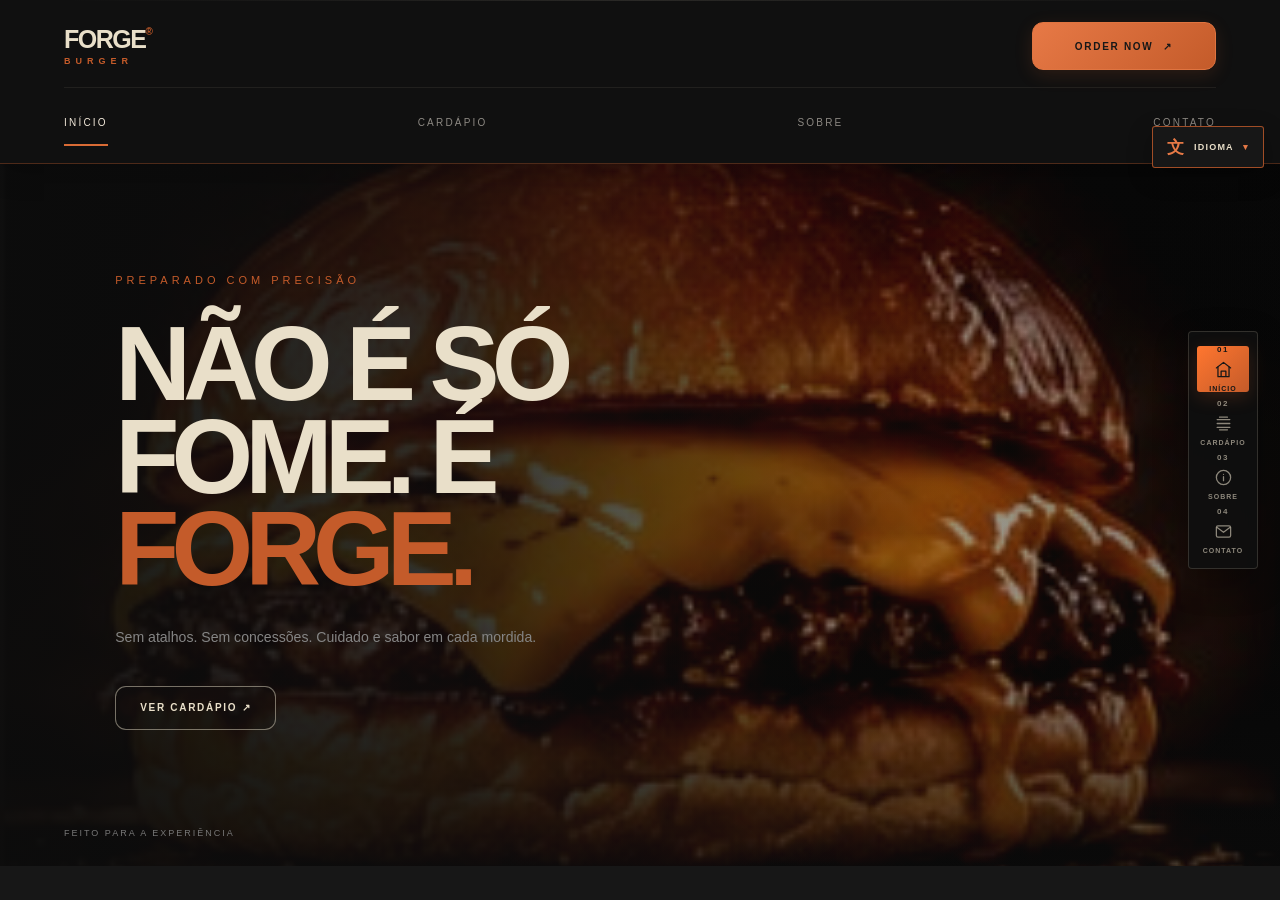
==== commit 26f87884: "Atualiza frase principal da página inicial" ====
--- a/index.html
+++ b/index.html
@@ -6,7 +6,7 @@
     <meta name="viewport" content="width=device-width, initial-scale=1.0">
     <meta name="theme-color" content="#171717">
     <meta name="description" content="Hambúrgueres FORGE: conheça nossa proposta, o cardápio e faça seu pedido.">
-<title>FORGE BURGER — Feito com precisão</title>
+<title>FORGE BURGER — Sabor que marca</title>
     <link rel="stylesheet" href="css/style.css?v=20261124d">
     <link rel="stylesheet" href="css/responsive.css?v=20261123l">
 </head>
@@ -64,8 +64,8 @@
                 <span class="eyebrow">PREPARADO COM PRECISÃO</span>
 
                 <h1>
-                    FEITO<br>
-                    NO <span>FOGO.</span>
+                    NÃO É SÓ<br>
+                    FOME. É <span>FORGE.</span>
                 </h1>
 
                 <p>
--- a/css/style.css
+++ b/css/style.css
@@ -71,7 +71,7 @@
 .add-to-cart:hover{background:var(--orange);border-color:var(--orange);color:#171717}
 .add-to-cart:hover span{color:#171717}
 .cart-launcher{position:fixed;z-index:45;right:24px;bottom:24px;display:flex;align-items:center;gap:10px;min-height:54px;padding:0 18px;border:1px solid var(--orange);border-radius:999px;background:var(--orange);color:#171717;font-size:10px;font-weight:900;letter-spacing:1px;cursor:pointer;box-shadow:0 10px 30px rgba(0,0,0,.35)}
-.cart-symbol:after{content:" / ORDER"}
+.cart-symbol:after{content:" / PEDIDO"}
 .cart-count{display:grid;min-width:22px;height:22px;place-items:center;border-radius:50%;background:#171717;color:var(--cream);font-size:10px}
 .cart-count[hidden]{display:none}
 .cart-panel{position:fixed;z-index:100;inset:0;visibility:hidden;pointer-events:none}
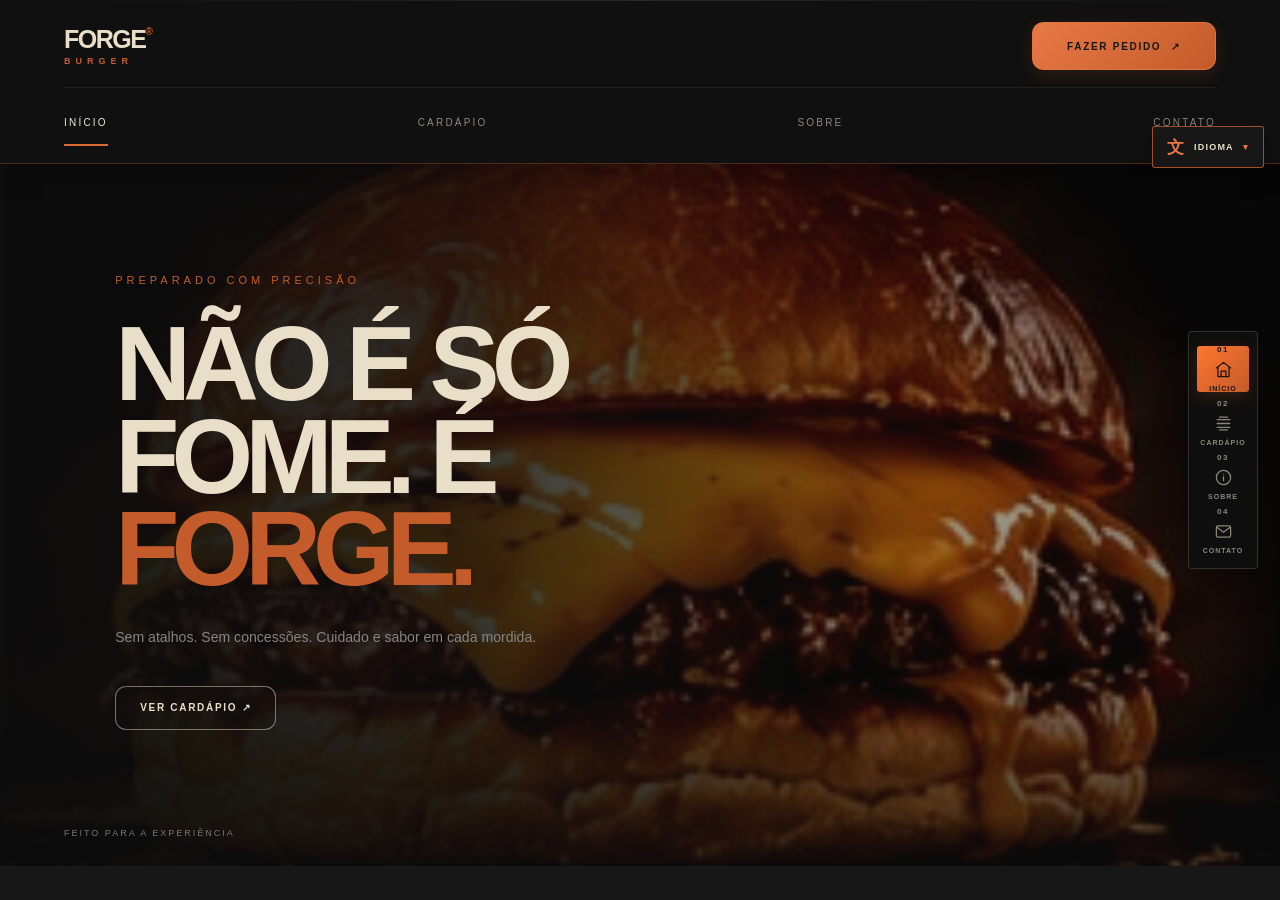
==== commit a36e172c: "Polish FORGE site experience and operational dashboard" ====
--- a/index.html
+++ b/index.html
@@ -7,8 +7,8 @@
     <meta name="theme-color" content="#171717">
     <meta name="description" content="Hambúrgueres FORGE: conheça nossa proposta, o cardápio e faça seu pedido.">
 <title>FORGE BURGER — Sabor que marca</title>
-    <link rel="stylesheet" href="css/style.css?v=20261124d">
-    <link rel="stylesheet" href="css/responsive.css?v=20261123l">
+    <link rel="stylesheet" href="css/style.css?v=20261124h">
+    <link rel="stylesheet" href="css/responsive.css?v=20261124a">
 </head>
 <body>
 
@@ -26,7 +26,7 @@
         </nav>
 
         <a href="menu.html" class="header-button">
-            ORDER NOW <span>↗</span>
+            FAZER PEDIDO <span>↗</span>
         </a>
     </header>
 
@@ -93,6 +93,6 @@
     </main>
 
     <script src="js/main.js" defer></script>
-    <script src="js/translator.js?v=2" defer></script>
+    <script src="js/translator.js?v=3" defer></script>
 </body>
 </html>
--- a/css/style.css
+++ b/css/style.css
@@ -559,3 +559,35 @@
 .contact-details{text-align:center;background:#171717}
 .contact-details .hero-button{margin-top:28px}
 @media(max-width:768px){.about-details,.contact-details{padding:64px 6% 84px}.about-intro{margin-bottom:30px}.about-principles{grid-template-columns:1fr;gap:12px}.about-principle{min-height:0;padding:22px}.about-principle h3{margin:16px 0 9px}.about-method{grid-template-columns:1fr;margin-top:34px;padding:24px 20px;gap:20px}.about-method>p,.about-method .hero-button{grid-column:1}.about-method h2{font-size:42px}.about-hero{min-height:650px}}
+
+
+/* FUNDO CINEMATOGRAFICO — CARDAPIO FORGE */
+.menu-section{position:relative;isolation:isolate}
+.menu-background-video{
+  position:absolute;top:0;left:0;z-index:0;display:block;width:100%;height:560px;
+  object-fit:cover;object-position:center 48%;opacity:.96;
+  filter:saturate(1.12) contrast(1.04);pointer-events:none;
+}
+.menu-section:after{
+  position:absolute;inset:0;z-index:1;content:"";
+  background:linear-gradient(180deg,rgba(12,12,12,.22) 0%,rgba(12,12,12,.34) 35%,rgba(12,12,12,.82) 66%,#151515 88%);
+  pointer-events:none;
+}
+.menu-heading,.menu-grid{position:relative;z-index:2}
+.menu-heading{min-height:330px;align-items:center}
+@media(max-width:768px){
+  .menu-background-video{height:440px;object-position:55% center}
+  .menu-heading{min-height:290px}
+}
+@media(prefers-reduced-motion:reduce){
+  .menu-background-video{display:block}
+}
+
+
+/* CTA oficial de WhatsApp — página de contato */
+.contact-hero .whatsapp-hero-button{background:#25D366;border-color:#25D366;color:#10251a;box-shadow:0 8px 28px rgba(37,211,102,.16);gap:11px}
+.contact-hero .whatsapp-hero-button svg{width:19px;height:19px;fill:currentColor;flex:0 0 auto}
+.contact-hero .whatsapp-hero-button .whatsapp-arrow{font-size:15px;transition:transform .2s ease}
+.contact-hero .whatsapp-hero-button:hover{background:#1fbd5a;border-color:#1fbd5a;color:#07190e;box-shadow:0 10px 30px rgba(37,211,102,.28);transform:translateY(-2px)}
+.contact-hero .whatsapp-hero-button:hover .whatsapp-arrow{transform:translate(3px,-2px)}
+.contact-hero .whatsapp-hero-button:focus-visible{outline:2px solid #fff;outline-offset:4px}
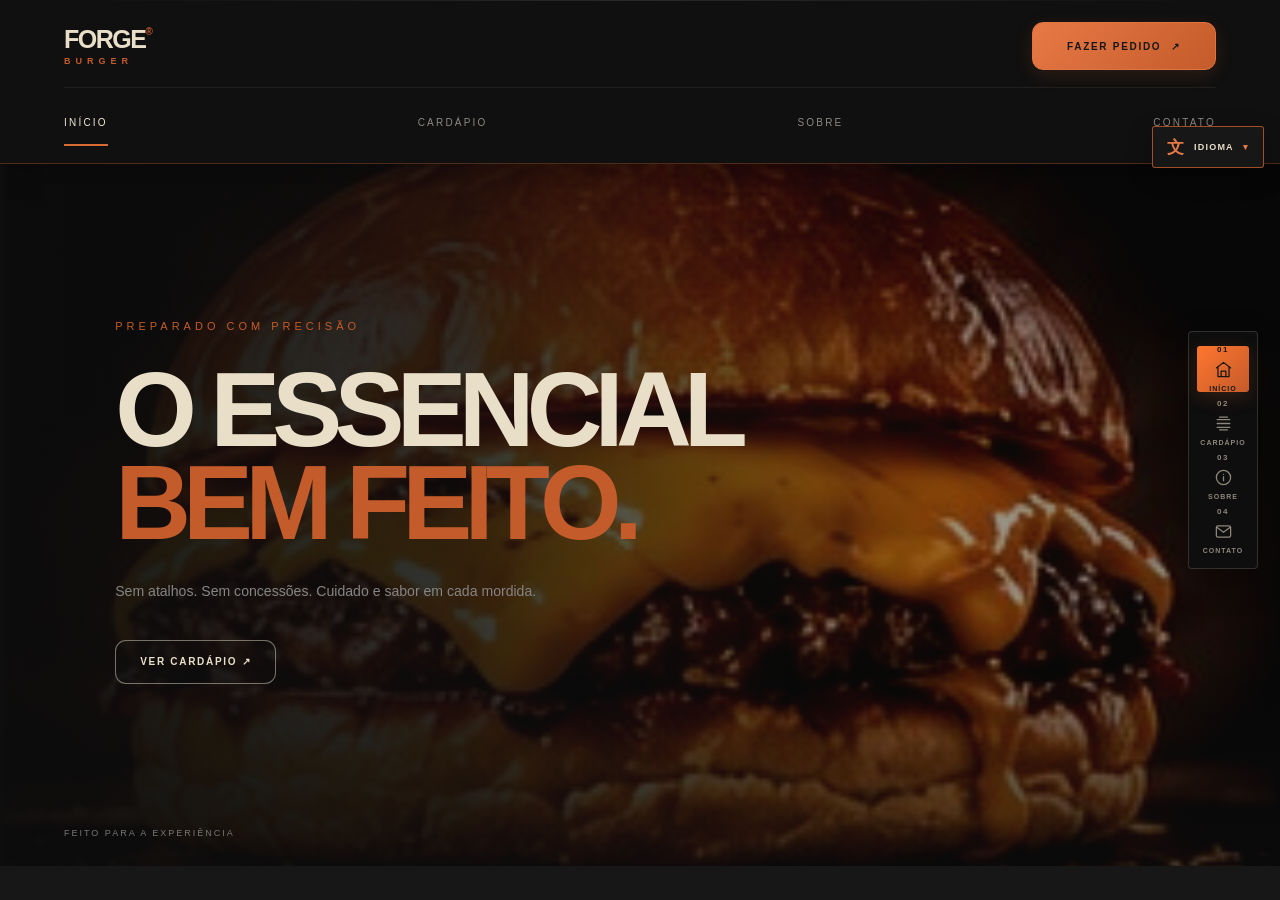
==== commit dbda5f02: "Replace unclear homepage slogan with clear brand message" ====
--- a/index.html
+++ b/index.html
@@ -64,8 +64,8 @@
                 <span class="eyebrow">PREPARADO COM PRECISÃO</span>
 
                 <h1>
-                    NÃO É SÓ<br>
-                    FOME. É <span>FORGE.</span>
+                    O ESSENCIAL<br>
+                    <span>BEM FEITO.</span>
                 </h1>
 
                 <p>
--- a/css/style.css
+++ b/css/style.css
@@ -481,7 +481,7 @@
   box-shadow:0 22px 48px rgba(0,0,0,.3),0 0 24px rgba(196,91,42,.06);
 }
 .menu-card img{
-  width:100%;height:clamp(230px,27vw,360px);object-fit:cover;
+  display:block;width:100%;height:clamp(230px,27vw,360px);aspect-ratio:16/10;object-fit:cover;object-position:center 50%;
   border-bottom:1px solid rgba(233,223,201,.1);
   transition:transform .65s cubic-bezier(.2,.7,.2,1),filter .4s ease;
 }
@@ -564,23 +564,23 @@
 /* FUNDO CINEMATOGRAFICO — CARDAPIO FORGE */
 .menu-section{position:relative;isolation:isolate}
 .menu-background-video{
-  position:absolute;top:0;left:0;z-index:0;display:block;width:100%;height:560px;
-  object-fit:cover;object-position:center 48%;opacity:.96;
-  filter:saturate(1.12) contrast(1.04);pointer-events:none;
+  position:absolute;top:0;left:0;z-index:0;display:block;width:100%;height:480px;
+  object-fit:cover;object-position:center 48%;opacity:.58;
+  filter:saturate(1.04) contrast(1.08);pointer-events:none;
 }
 .menu-section:after{
   position:absolute;inset:0;z-index:1;content:"";
-  background:linear-gradient(180deg,rgba(12,12,12,.22) 0%,rgba(12,12,12,.34) 35%,rgba(12,12,12,.82) 66%,#151515 88%);
+  background:linear-gradient(180deg,rgba(12,12,12,.48) 0%,rgba(12,12,12,.56) 32%,rgba(12,12,12,.88) 68%,#151515 92%);
   pointer-events:none;
 }
 .menu-heading,.menu-grid{position:relative;z-index:2}
 .menu-heading{min-height:330px;align-items:center}
 @media(max-width:768px){
-  .menu-background-video{height:440px;object-position:55% center}
+  .menu-background-video{height:390px;object-position:55% center}
   .menu-heading{min-height:290px}
 }
 @media(prefers-reduced-motion:reduce){
-  .menu-background-video{display:block}
+  .menu-background-video{display:none}
 }
 
 
@@ -591,3 +591,11 @@
 .contact-hero .whatsapp-hero-button:hover{background:#1fbd5a;border-color:#1fbd5a;color:#07190e;box-shadow:0 10px 30px rgba(37,211,102,.28);transform:translateY(-2px)}
 .contact-hero .whatsapp-hero-button:hover .whatsapp-arrow{transform:translate(3px,-2px)}
 .contact-hero .whatsapp-hero-button:focus-visible{outline:2px solid #fff;outline-offset:4px}
+
+
+/* FORGE visual QA: consistent media framing and WhatsApp contrast */
+.menu-card img{background:#111;}
+.contact-hero .whatsapp-hero-button{color:#082b16;text-shadow:none;}
+.contact-hero .whatsapp-hero-button:hover{color:#061d10;}
+@media(max-width:768px){.menu-card img{height:clamp(210px,58vw,330px);aspect-ratio:16/10}.menu-background-video{height:390px}}
+@media(prefers-reduced-motion:reduce){.menu-background-video{display:none}}
--- a/css/responsive.css
+++ b/css/responsive.css
@@ -76,5 +76,5 @@
   .hero-bottom{bottom:20px}
 }
 @media(max-width:768px){
-  .hero-video{width:100%;height:100%;object-fit:cover;object-position:center center}
+  .hero-video{width:100%;height:100%;object-fit:cover;object-position:58% center}
 }
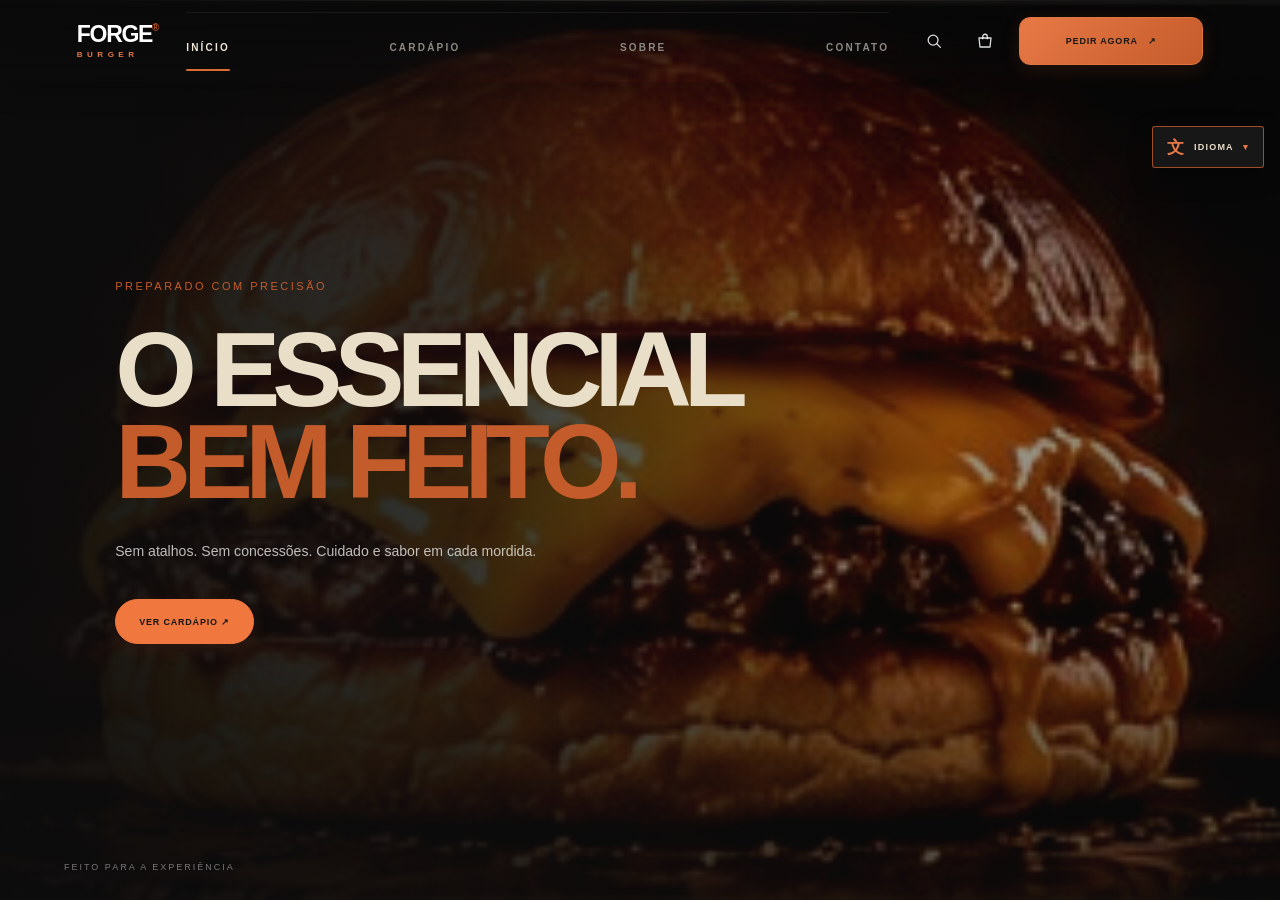
==== commit ae564bc0: "Redesign clean premium navigation across FORGE pages" ====
--- a/index.html
+++ b/index.html
@@ -7,8 +7,8 @@
     <meta name="theme-color" content="#171717">
     <meta name="description" content="Hambúrgueres FORGE: conheça nossa proposta, o cardápio e faça seu pedido.">
 <title>FORGE BURGER — Sabor que marca</title>
-    <link rel="stylesheet" href="css/style.css?v=20261124h">
-    <link rel="stylesheet" href="css/responsive.css?v=20261124a">
+    <link rel="stylesheet" href="css/style.css?v=20261124j">
+    <link rel="stylesheet" href="css/responsive.css?v=20261124b">
 </head>
 <body>
 
@@ -25,9 +25,7 @@
             <a href="contact.html">CONTATO</a>
         </nav>
 
-        <a href="menu.html" class="header-button">
-            FAZER PEDIDO <span>↗</span>
-        </a>
+        <div class="header-actions"><a class="header-icon" href="menu.html#menu" aria-label="Explorar cardápio" title="Explorar cardápio"><svg viewBox="0 0 24 24" aria-hidden="true"><circle cx="10.8" cy="10.8" r="6.6"/><path d="m16 16 4.5 4.5"/></svg></a><a class="header-icon" href="menu.html#menu" aria-label="Abrir loja e fazer pedido" title="Abrir loja"><svg viewBox="0 0 24 24" aria-hidden="true"><path d="M4 8h16l-1.3 12H5.3L4 8Z"/><path d="M9 9V6a3 3 0 0 1 6 0v3"/></svg></a><a class="header-icon header-menu-icon" href="menu.html" aria-label="Abrir menu" title="Menu"><svg viewBox="0 0 24 24" aria-hidden="true"><path d="M4 7h16M4 12h16M4 17h16"/></svg></a><a href="menu.html" class="header-button">PEDIR AGORA<span aria-hidden="true">↗</span></a></div>
     </header>
 
     
--- a/css/style.css
+++ b/css/style.css
@@ -599,3 +599,98 @@
 .contact-hero .whatsapp-hero-button:hover{color:#061d10;}
 @media(max-width:768px){.menu-card img{height:clamp(210px,58vw,330px);aspect-ratio:16/10}.menu-background-video{height:390px}}
 @media(prefers-reduced-motion:reduce){.menu-background-video{display:none}}
+
+
+/* MENU — vídeo em toda a seção e cards compactos lado a lado */
+.menu-section{position:relative;isolation:isolate;background:#151515}
+.menu-background-video{position:absolute;inset:0;width:100%;height:100%;min-height:100%;object-fit:cover;object-position:center center;opacity:.48}
+.menu-section:after{position:absolute;inset:0;z-index:1;content:"";background:linear-gradient(180deg,rgba(12,12,12,.62) 0%,rgba(12,12,12,.72) 38%,rgba(12,12,12,.84) 100%);pointer-events:none}
+.menu-heading,.menu-grid{position:relative;z-index:2}
+.menu-heading{min-height:230px;margin-bottom:30px}
+.menu-grid{grid-template-columns:repeat(4,minmax(0,1fr));gap:16px}
+.menu-card{border-radius:11px}
+.menu-card img{height:auto;aspect-ratio:4/3;object-fit:cover}
+.menu-info{padding:17px 16px 18px}
+.menu-info h2{font-size:clamp(14px,1.25vw,19px);letter-spacing:.6px}
+.menu-info p{min-height:68px;margin-bottom:12px;font-size:11px;line-height:1.55}
+.menu-info strong{padding-top:12px;font-size:18px}
+.add-to-cart{display:flex;width:100%;min-height:42px;align-items:center;justify-content:center;margin-top:13px;padding:0 10px;border:1px solid #e77932;border-radius:8px;background:#e77932;color:#171717;font-size:10px;font-weight:900;letter-spacing:1px}
+.add-to-cart:hover{background:#ff914c;border-color:#ff914c;color:#171717;transform:translateY(-2px)}
+@media(max-width:1050px){.menu-grid{grid-template-columns:repeat(2,minmax(0,1fr));gap:18px}.menu-info h2{font-size:18px}.menu-info p{min-height:52px;font-size:12px}}
+@media(max-width:768px){
+.menu-section{padding:62px 5% 88px}
+.menu-background-video{height:100%;object-position:center center}
+.menu-heading{min-height:210px;margin-bottom:24px}
+.menu-grid{grid-template-columns:repeat(2,minmax(0,1fr));gap:10px}
+.menu-card{border-radius:9px}
+.menu-card img{height:auto;aspect-ratio:1/1}
+.menu-number{top:9px;left:9px;min-width:30px;height:25px;font-size:8px}
+.menu-info{padding:13px 11px}
+.menu-info h2{margin-bottom:7px;font-size:13px;letter-spacing:.3px}
+.menu-info p{min-height:66px;margin-bottom:9px;font-size:10px;line-height:1.45}
+.menu-info strong{padding-top:9px;font-size:15px}
+.add-to-cart{min-height:38px;margin-top:10px;font-size:9px;letter-spacing:.5px}
+}
+@media(max-width:380px){.menu-grid{gap:8px}.menu-info{padding:11px 9px}.menu-info h2{font-size:12px}.menu-info p{font-size:9px;min-height:70px}.add-to-cart{font-size:8px}}
+
+
+/* FORGE 2026 — clean premium navigation inspired by the supplied reference */
+.header{
+  position:absolute;top:0;left:0;right:0;z-index:100;
+  min-height:82px;padding:0 clamp(22px,6vw,92px);
+  display:flex;align-items:center;justify-content:space-between;gap:28px;
+  border:0;background:linear-gradient(180deg,rgba(8,8,8,.58),rgba(8,8,8,0));
+  -webkit-backdrop-filter:blur(0);backdrop-filter:blur(0);
+}
+.logo{font-size:23px;letter-spacing:-1.3px;color:#fff}
+.logo small{font-size:8px;letter-spacing:4.5px;color:#e77946}
+.nav{gap:clamp(18px,2.6vw,38px)}
+.nav a{padding:12px 0;color:rgba(255,255,255,.76);font-size:10px;font-weight:600;letter-spacing:.65px}
+.nav a:hover,.nav a[aria-current=page]{color:#fff}
+.nav a:after{bottom:4px;height:2px;border-radius:4px;background:#f0783e}
+.header-actions{display:flex;align-items:center;gap:17px;flex:0 0 auto}
+.header-icon{display:grid;width:34px;height:38px;place-items:center;color:rgba(255,255,255,.88);transition:color .2s,transform .2s}
+.header-icon svg{width:18px;height:18px;fill:none;stroke:currentColor;stroke-width:1.7;stroke-linecap:round;stroke-linejoin:round}
+.header-icon:hover{color:#f0783e;transform:translateY(-1px)}
+.header-menu-icon{display:none}
+.header-button,.hero-button{
+ min-height:45px;padding:0 23px;border:1px solid #f0783e;border-radius:999px;
+ background:#f0783e;color:#171717;font-size:9px;font-weight:800;letter-spacing:.8px;
+ box-shadow:0 5px 18px rgba(240,120,62,.12)
+}
+.header-button:hover,.hero-button:hover{background:#ff9259;border-color:#ff9259;color:#171717;box-shadow:0 8px 24px rgba(240,120,62,.2);transform:translateY(-2px)}
+.page-indicator{display:none!important}
+.hero{height:100svh;min-height:650px;max-height:960px;padding-top:110px}
+.forge-page-hero{height:100svh;min-height:650px}
+.menu-section{padding-top:125px}
+.track-page{padding-top:125px}
+.add-to-cart,.cart-checkout,.cart-launcher,.cart-close,.track-back{border-radius:999px}
+.add-to-cart{background:#f0783e;border-color:#f0783e;color:#171717;font-weight:800;letter-spacing:.7px}
+.add-to-cart:hover{background:#ff9259;border-color:#ff9259;color:#171717}
+.hero-content p{color:rgba(255,255,255,.72)}
+.eyebrow{letter-spacing:2.5px}
+@media(max-width:900px){
+ .header{padding:0 5%;gap:14px}
+ .header-actions{gap:9px}
+ .header-icon{width:30px}
+ .header-button{min-height:40px;padding:0 16px;font-size:8px}
+}
+@media(max-width:768px){
+ .header{position:absolute;min-height:76px;height:76px;padding:0 5%;display:flex;flex-wrap:nowrap;gap:10px;background:linear-gradient(180deg,rgba(8,8,8,.7),rgba(8,8,8,0))}
+ .logo{font-size:20px}
+ .nav{display:none}
+ .header-actions{gap:7px}
+ .header-icon{width:29px;height:36px}
+ .header-icon svg{width:17px;height:17px}
+ .header-menu-icon{display:grid}
+ .header-button{min-height:38px;padding:0 13px;font-size:7px;letter-spacing:.45px}
+ .hero,.forge-page-hero{height:100svh;min-height:620px;padding-top:100px}
+ .hero-content{max-width:92%}
+ .menu-section{padding-top:100px}
+ .track-page{padding-top:100px}
+}
+@media(max-width:380px){
+ .header{padding:0 4%}
+ .header-actions{gap:4px}
+ .header-button{padding:0 10px;font-size:7px}
+}
--- a/css/responsive.css
+++ b/css/responsive.css
@@ -78,3 +78,13 @@
 @media(max-width:768px){
   .hero-video{width:100%;height:100%;object-fit:cover;object-position:58% center}
 }
+
+
+/* Responsive overrides for clean transparent header */
+@media(max-width:1024px){.header{padding-right:5%;padding-left:5%}}
+@media(max-width:768px){
+ .header{display:flex;grid-template-columns:none;row-gap:0}
+ .nav{display:none}
+ .hero{padding-top:100px}
+ .forge-page-hero{padding-top:100px}
+}
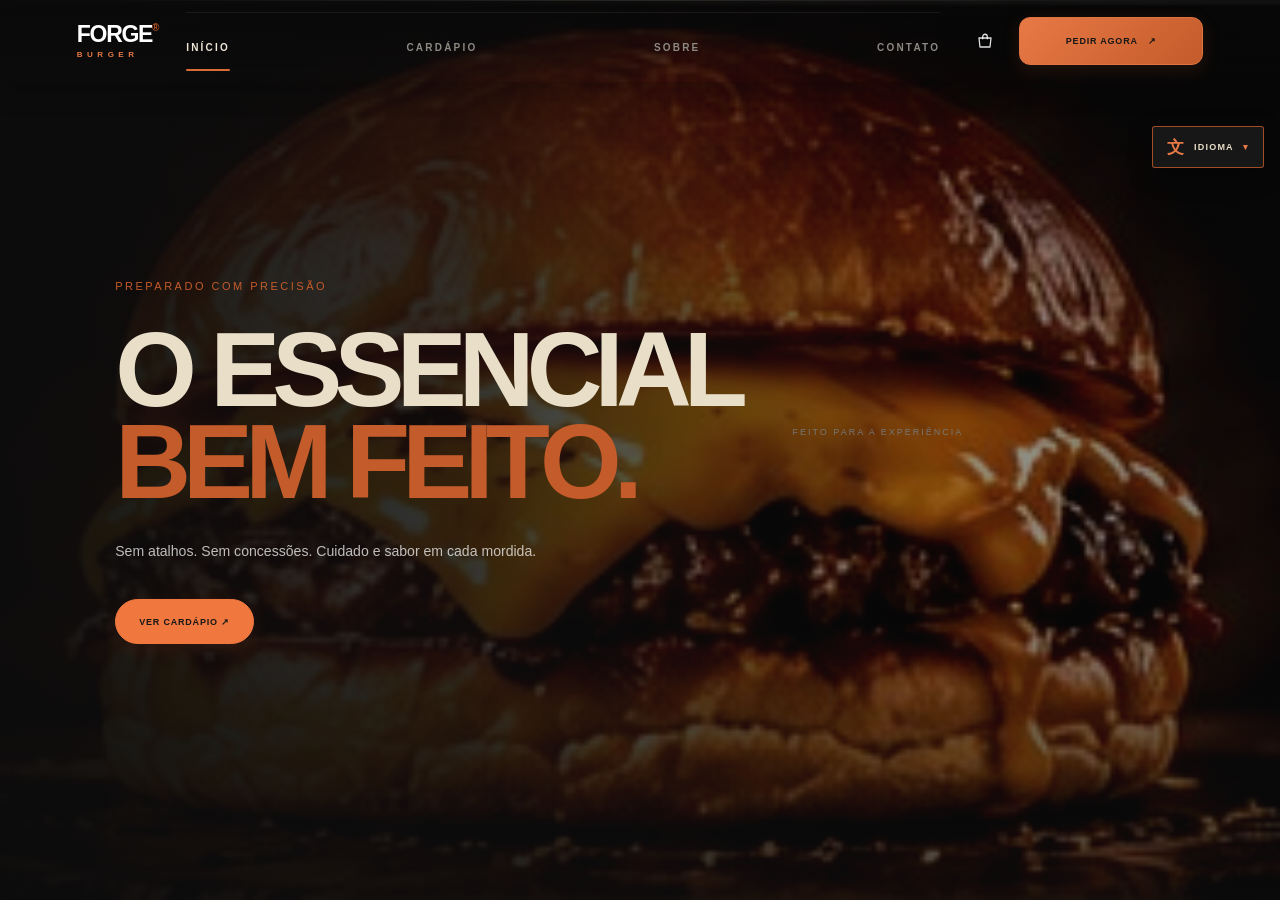
==== commit 57961e32: "Remove unnecessary search icon and refresh styles" ====
--- a/index.html
+++ b/index.html
@@ -7,7 +7,7 @@
     <meta name="theme-color" content="#171717">
     <meta name="description" content="Hambúrgueres FORGE: conheça nossa proposta, o cardápio e faça seu pedido.">
 <title>FORGE BURGER — Sabor que marca</title>
-    <link rel="stylesheet" href="css/style.css?v=20261124j">
+    <link rel="stylesheet" href="css/style.css?v=20261124k">
     <link rel="stylesheet" href="css/responsive.css?v=20261124b">
 </head>
 <body>
@@ -25,7 +25,7 @@
             <a href="contact.html">CONTATO</a>
         </nav>
 
-        <div class="header-actions"><a class="header-icon" href="menu.html#menu" aria-label="Explorar cardápio" title="Explorar cardápio"><svg viewBox="0 0 24 24" aria-hidden="true"><circle cx="10.8" cy="10.8" r="6.6"/><path d="m16 16 4.5 4.5"/></svg></a><a class="header-icon" href="menu.html#menu" aria-label="Abrir loja e fazer pedido" title="Abrir loja"><svg viewBox="0 0 24 24" aria-hidden="true"><path d="M4 8h16l-1.3 12H5.3L4 8Z"/><path d="M9 9V6a3 3 0 0 1 6 0v3"/></svg></a><a class="header-icon header-menu-icon" href="menu.html" aria-label="Abrir menu" title="Menu"><svg viewBox="0 0 24 24" aria-hidden="true"><path d="M4 7h16M4 12h16M4 17h16"/></svg></a><a href="menu.html" class="header-button">PEDIR AGORA<span aria-hidden="true">↗</span></a></div>
+        <div class="header-actions"><a class="header-icon" href="menu.html#menu" aria-label="Abrir loja e fazer pedido" title="Abrir loja"><svg viewBox="0 0 24 24" aria-hidden="true"><path d="M4 8h16l-1.3 12H5.3L4 8Z"/><path d="M9 9V6a3 3 0 0 1 6 0v3"/></svg></a><a class="header-icon header-menu-icon" href="menu.html" aria-label="Abrir menu" title="Menu"><svg viewBox="0 0 24 24" aria-hidden="true"><path d="M4 7h16M4 12h16M4 17h16"/></svg></a><a href="menu.html" class="header-button">PEDIR AGORA<span aria-hidden="true">↗</span></a></div>
     </header>
 
     
--- a/css/style.css
+++ b/css/style.css
@@ -694,3 +694,12 @@
  .header-actions{gap:4px}
  .header-button{padding:0 10px;font-size:7px}
 }
+
+
+/* Correção do hero: o vídeo deve preencher toda a altura, sem faixa cinza */
+.hero{position:relative;isolation:isolate;overflow:hidden;background:#101010}
+.hero-media{position:absolute!important;inset:0!important;width:100%!important;height:100%!important;min-height:100%!important;overflow:hidden;background:#101010}
+.hero-video{position:absolute;inset:0;display:block;width:100%!important;height:100%!important;min-width:100%;min-height:100%;max-width:none;object-fit:cover;object-position:center 54%;background:#101010}
+.hero-media:after{position:absolute;inset:0;z-index:1;content:"";pointer-events:none;background:linear-gradient(90deg,rgba(12,12,12,.94) 0%,rgba(12,12,12,.78) 36%,rgba(12,12,12,.22) 75%,rgba(12,12,12,.34) 100%),linear-gradient(0deg,rgba(12,12,12,.58),transparent 35%,rgba(12,12,12,.12))}
+.hero-content,.hero-bottom{position:relative;z-index:2}
+@media(max-width:768px){.hero-video{object-position:58% center}}
--- a/css/responsive.css
+++ b/css/responsive.css
@@ -88,3 +88,14 @@
  .hero{padding-top:100px}
  .forge-page-hero{padding-top:100px}
 }
+
+
+/* Mobile navigation remains accessible without a bulky menu drawer */
+@media(max-width:768px){
+ .header{height:auto;min-height:0;flex-wrap:wrap;padding-top:13px;padding-bottom:9px;row-gap:7px}
+ .header .nav{display:flex;order:3;flex:0 0 100%;width:100%;justify-content:space-between;gap:8px;padding:7px 2px 0;border-top:1px solid rgba(255,255,255,.12)}
+ .header .nav a{padding:5px 0;font-size:8px;letter-spacing:.65px}
+ .hero,.forge-page-hero{padding-top:132px}
+ .menu-section{padding-top:132px}
+ .track-page{padding-top:132px}
+}
